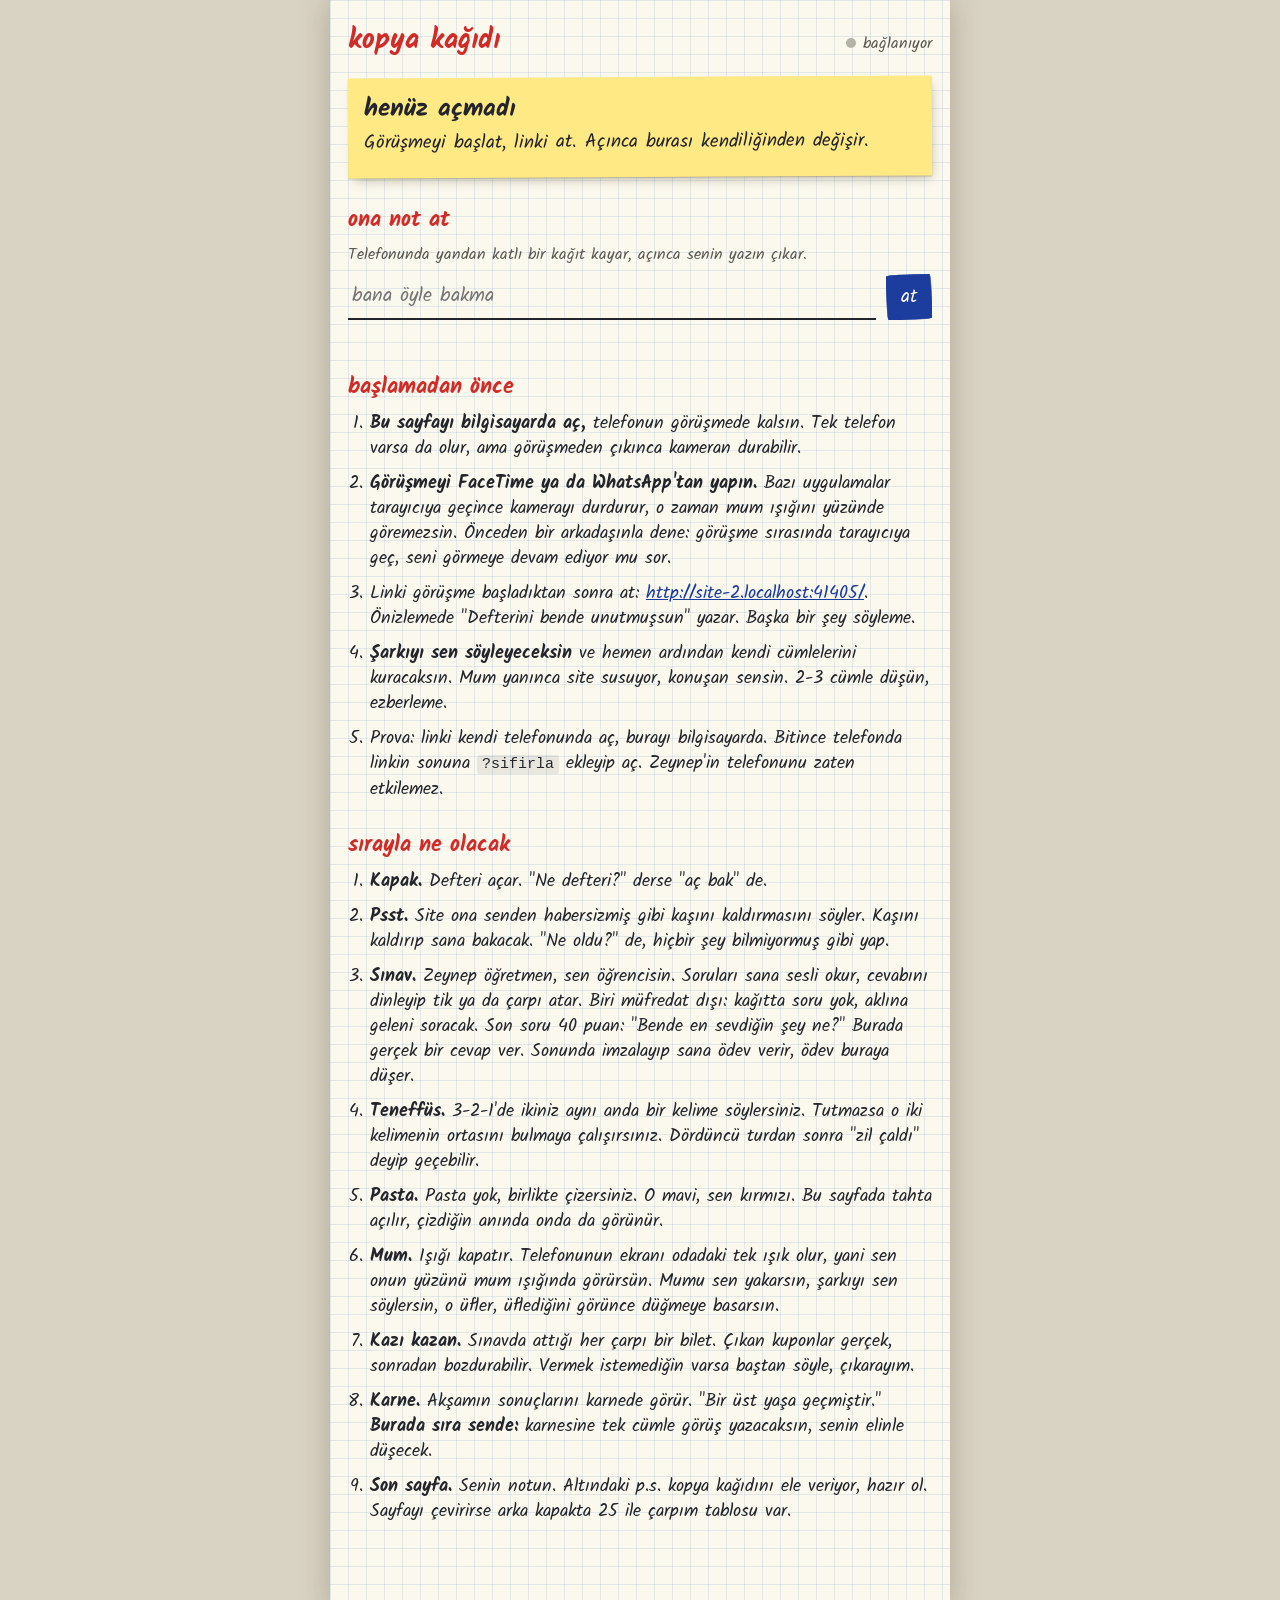
==== kopya.html @ 5930c44a "Zeynep'in doğum günü defteri Görüntülü konuşurken telefondan açılan okul defteri: sınav, kelime oyun" ====
<!doctype html>
<html lang="tr">
<head>
  <meta charset="utf-8">
  <meta name="viewport" content="width=device-width, initial-scale=1, viewport-fit=cover">
  <title>Kopya kağıdı</title>
  <meta name="robots" content="noindex">
  <meta name="theme-color" content="#fbf8ee">
  <link rel="icon" href="data:image/svg+xml,%3Csvg xmlns='http://www.w3.org/2000/svg' viewBox='0 0 32 32'%3E%3Crect x='6' y='3' width='20' height='26' fill='%23fbf8ee' stroke='%23d02b27' stroke-width='2'/%3E%3C/svg%3E">
  <link rel="preconnect" href="https://fonts.googleapis.com">
  <link rel="preconnect" href="https://fonts.gstatic.com" crossorigin>
  <link href="https://fonts.googleapis.com/css2?family=Anton&family=Just+Me+Again+Down+Here&family=Kalam:wght@400;700&display=swap" rel="stylesheet">
  <link rel="stylesheet" href="css/defter.css">
  <link rel="stylesheet" href="css/kopya.css">
</head>
<body class="kopya-govde">
  <div class="kopya">
    <header class="k-ust">
      <h1>kopya kağıdı</h1>
      <div id="baglanti" class="k-durum">bağlanıyor</div>
    </header>

    <section id="simdi" class="k-simdi"></section>

    <section id="tahta" class="k-tahta" hidden>
      <div class="k-tahta-cerceve"><div id="tuval" class="tuval"></div></div>
      <div class="araclar">
        <button id="geriAl" class="kucuk-dugme">geri al</button>
        <button id="fosforlu" class="kucuk-dugme fosfor-dugme">fosforlu</button>
      </div>
    </section>

    <section id="gorusKutu" class="k-kutu" hidden>
      <h2>karnesine görüş yaz</h2>
      <p class="k-ince">Tek cümle. Site değil sen yazıyorsun, karnesinde senin elinle görünecek.</p>
      <form id="gorusForm" class="k-not">
        <input id="gorusYazi" maxlength="90" placeholder="derslerine çalışmıyor ama..." autocomplete="off">
        <button class="kucuk-dugme ana">yaz</button>
      </form>
      <div id="gorusDurum" class="k-ince k-sonuc"></div>
    </section>

    <section class="k-kutu">
      <h2>ona not at</h2>
      <p class="k-ince">Telefonunda yandan katlı bir kağıt kayar, açınca senin yazın çıkar.</p>
      <form id="notForm" class="k-not">
        <input id="notYazi" maxlength="140" placeholder="bana öyle bakma" autocomplete="off">
        <button class="kucuk-dugme ana">at</button>
      </form>
      <div id="notDurum" class="k-ince k-sonuc"></div>
    </section>

    <section class="k-kutu">
      <h2>başlamadan önce</h2>
      <ol class="k-liste">
        <li><b>Bu sayfayı bilgisayarda aç,</b> telefonun görüşmede kalsın. Tek telefon varsa da olur, ama görüşmeden çıkınca kameran durabilir.</li>
        <li><b>Görüşmeyi FaceTime ya da WhatsApp'tan yapın.</b> Bazı uygulamalar tarayıcıya geçince kamerayı durdurur, o zaman mum ışığını yüzünde göremezsin. Önceden bir arkadaşınla dene: görüşme sırasında tarayıcıya geç, seni görmeye devam ediyor mu sor.</li>
        <li>Linki görüşme başladıktan sonra at: <button id="linkKopyala" class="k-link"></button>. Önizlemede "Defterini bende unutmuşsun" yazar. Başka bir şey söyleme.</li>
        <li><b>Şarkıyı sen söyleyeceksin</b> ve hemen ardından kendi cümlelerini kuracaksın. Mum yanınca site susuyor, konuşan sensin. 2-3 cümle düşün, ezberleme.</li>
        <li>Prova: linki kendi telefonunda aç, burayı bilgisayarda. Bitince telefonda linkin sonuna <code>?sifirla</code> ekleyip aç. Zeynep'in telefonunu zaten etkilemez.</li>
      </ol>
    </section>

    <section class="k-kutu">
      <h2>sırayla ne olacak</h2>
      <ol class="k-liste" id="plan"></ol>
    </section>
  </div>

  <script src="js/icerik.js"></script>
  <script src="js/pen.js"></script>
  <script src="js/live.js"></script>
  <script src="js/board.js"></script>
  <script src="js/candle.js"></script>
  <script src="js/kopya.js"></script>
</body>
</html>
---- css/defter.css ----
:root {
  --kagit: #fbf8ee;
  --kare: 18px;
  --kare-cizgi: rgba(84, 134, 190, .145);
  --marj: rgba(214, 72, 72, .5);
  --mavi: #1c3c9e;
  --kirmizi: #d02b27;
  --kursun: #5b5852;
  --fosfor: #fff06a;
  --postit: #ffe985;
  --yazi: clamp(20px, 5.9vw, 24px);
  --el: 'Kalam', 'Segoe Print', 'Comic Sans MS', cursive;
  --el-enes: 'Just Me Again Down Here', 'Kalam', cursive;
  --baski: 'Times New Roman', Tinos, 'Liberation Serif', 'Noto Serif', Georgia, serif;
  --afis: 'Anton', Impact, 'Arial Narrow', sans-serif;
  --duz: -apple-system, 'Segoe UI', Roboto, 'Helvetica Neue', Arial, sans-serif;
  --alt: env(safe-area-inset-bottom, 0px);
  --ust: env(safe-area-inset-top, 0px);
}

* { box-sizing: border-box; -webkit-tap-highlight-color: transparent; }

html, body {
  height: 100%;
  margin: 0;
  overflow: hidden;
  overscroll-behavior: none;
}

body {
  background: #1d3a86;
  color: var(--mavi);
  font-family: var(--el);
  -webkit-user-select: none;
  user-select: none;
  -webkit-touch-callout: none;
  -webkit-text-size-adjust: 100%;
  transition: background .6s;
}

button { font: inherit; color: inherit; background: none; border: 0; padding: 0; cursor: pointer; touch-action: manipulation; }

#defter {
  position: fixed;
  inset: 0;
  margin: 0 auto;
  width: 100%;
  max-width: 500px;
  overflow: hidden;
  perspective: 1500px;
  perspective-origin: 50% 50%;
}

/* ---------- Yaprak ---------- */
.yaprak {
  position: absolute;
  inset: 0;
  background-color: var(--kagit);
  background-image:
    var(--doku, none),
    linear-gradient(var(--kare-cizgi) 1px, transparent 1px),
    linear-gradient(90deg, var(--kare-cizgi) 1px, transparent 1px);
  background-size: auto, var(--kare) var(--kare), var(--kare) var(--kare);
  transform-origin: 0 50%;
  backface-visibility: hidden;
  -webkit-backface-visibility: hidden;
  overflow: hidden;
  box-shadow: inset 16px 0 20px -16px rgba(40, 30, 10, .28);
}

.yaprak::after {
  content: '';
  position: absolute;
  inset: 0;
  pointer-events: none;
  background: linear-gradient(90deg, rgba(30, 20, 5, .34), rgba(30, 20, 5, .08) 45%, rgba(255, 255, 255, .25));
  opacity: var(--golge, 0);
  z-index: 40;
}

.yaprak.altta::before {
  content: '';
  position: absolute;
  inset: 0;
  pointer-events: none;
  background: linear-gradient(90deg, rgba(30, 20, 5, .42), rgba(30, 20, 5, 0) 75%);
  opacity: var(--alt-golge, 0);
  z-index: 40;
}

.marj { position: absolute; left: 26px; top: 0; pointer-events: none; }

.zimba { position: absolute; left: 0; top: 0; bottom: 0; width: 14px; pointer-events: none; }
.zimba i {
  position: absolute;
  left: 1px;
  width: 12px;
  height: 2.5px;
  border-radius: 2px;
  background: linear-gradient(#d3d6da, #8f9399);
  box-shadow: 0 1px 1px rgba(0, 0, 0, .35);
}
.zimba i:first-child { top: 24%; }
.zimba i:last-child { top: 76%; }

.sayfa-no {
  position: absolute;
  left: 8px;
  bottom: calc(var(--alt) + 10px);
  font-size: 14px;
  color: var(--kursun);
  opacity: .72;
  pointer-events: none;
}

.karalama { display: block; color: var(--mavi); }
.karalama.orta { margin: 8px auto 6px; }
.karalama.sag { margin-left: auto; }
.kenar-karalama { position: absolute; pointer-events: none; opacity: .6; }
.zil-karalama { position: absolute; right: 16px; top: calc(var(--ust) + 38px); }

.yas-karalama {
  position: absolute;
  right: 12px;
  top: calc(var(--ust) + 44px);
  width: min(31vw, 118px);
  clip-path: inset(0 100% 0 0);
  transition: clip-path .85s cubic-bezier(.4, .1, .6, .95);
  pointer-events: none;
}
.yas-karalama.v { clip-path: inset(0 -4% 0 -4%); }
.yas-karalama svg { display: block; width: 100%; height: auto; overflow: visible; }

.icerik {
  position: absolute;
  inset: 0;
  overflow-y: auto;
  overflow-x: hidden;
  -webkit-overflow-scrolling: touch;
  padding: calc(var(--ust) + 18px) 18px calc(var(--alt) + 18px) 44px;
  touch-action: pan-y;
  scrollbar-width: none;
}
.icerik::-webkit-scrollbar { display: none; }

.icerik.sabit {
  overflow: hidden;
  display: flex;
  flex-direction: column;
  padding: calc(var(--ust) + 12px) 12px calc(var(--alt) + 10px) 40px;
  touch-action: none;
}

.tarih {
  text-align: right;
  font-size: 15px;
  line-height: 18px;
  height: 36px;
  opacity: .78;
}

.el {
  font-family: var(--el);
  font-size: var(--yazi);
  line-height: 36px;
  margin: 0;
  position: relative;
}
.el.kucuk { font-size: calc(var(--yazi) * .82); line-height: 27px; }
.el.kirmizi { color: var(--kirmizi); }

.kelime { display: inline-block; white-space: nowrap; }
.harf { display: inline-block; opacity: 0; transition: opacity 60ms linear; }
.harf.v { opacity: var(--o, 1); }

.kelime.fosfor {
  background: linear-gradient(transparent 16%, var(--fosfor) 16%, var(--fosfor) 84%, transparent 84%);
  margin: 0 -2px;
  padding: 0 2px;
}

.cizik-katman { position: absolute; left: 0; top: 0; pointer-events: none; }

.enes-el {
  font-family: var(--el-enes);
  font-size: calc(var(--yazi) * 1.26);
  color: #16171c;
}
.enes-el.buyuk { font-size: calc(var(--yazi) * 2.1); line-height: 54px; margin-top: 18px; }
.enes-el.imza { text-align: right; padding-right: 16px; }

.ps {
  font-size: calc(var(--yazi) * .72);
  line-height: 24px;
  margin-top: 18px;
  opacity: .86;
}

/* ---------- Seçenekler ---------- */
.secenekler { display: flex; flex-direction: column; gap: 2px; margin: 4px 0 12px; }

.secenek {
  display: flex;
  align-items: center;
  gap: 10px;
  min-height: 46px;
  padding: 6px 4px 6px 0;
  text-align: left;
  font-size: var(--yazi);
  line-height: 1.2;
  transition: opacity .3s;
}
.secenek svg { flex: none; }
.secenek.soluk { opacity: .28; }

.kucuk-dugme {
  position: relative;
  font-size: 19px;
  line-height: 1;
  padding: 12px 14px;
  min-height: 44px;
  border: 1.8px solid currentColor;
  border-radius: 255px 15px 225px 15px / 15px 225px 15px 255px;
  transition: transform .12s;
}
.kucuk-dugme:active { transform: scale(.96); }
.kucuk-dugme.ana { background: var(--mavi); border-color: var(--mavi); color: #fdfbf3; }
.fosfor-dugme.secili { background: var(--fosfor); }

.postit {
  position: relative;
  background: var(--postit);
  color: #33342f;
  padding: 14px 14px 16px;
  font-size: calc(var(--yazi) * .78);
  line-height: 25px;
  margin: 12px 8px 18px 0;
  transform: rotate(-1.4deg) translateY(10px) scale(.97);
  opacity: 0;
  box-shadow: 0 1px 1px rgba(60, 50, 10, .2), 3px 6px 12px -4px rgba(60, 50, 10, .34);
  transition: opacity .3s, transform .35s cubic-bezier(.2, 1.3, .5, 1);
}
.postit.v { opacity: 1; transform: rotate(-1.4deg); }

.kalp-satir { display: flex; align-items: center; gap: 12px; margin-top: 10px; }
.kalp-satir svg { flex: none; }
.kalp-satir .el { display: inline; }

/* ---------- Sayfa çevirme ---------- */
.cevir {
  position: sticky;
  bottom: calc(var(--alt) + 12px);
  display: flex;
  align-items: center;
  gap: 8px;
  width: max-content;
  margin: 22px auto 6px;
  padding: 10px 16px;
  font-size: 19px;
  white-space: nowrap;
  z-index: 20;
  animation: belir .5s both, dikkat 2.8s 3s ease-in-out infinite;
  background: rgba(251, 248, 238, .92);
  border-radius: 20px;
}
.araclar .cevir { position: static; margin: 0; }

.kulak {
  position: absolute;
  right: 0;
  bottom: 0;
  width: 58px;
  height: 58px;
  z-index: 21;
  background: linear-gradient(135deg, rgba(251, 248, 238, 0) 50%, rgba(120, 105, 75, .28) 50%, #efe9d8 62%, #faf6ea);
  filter: drop-shadow(-2px -2px 3px rgba(60, 45, 15, .2));
  clip-path: polygon(100% 0, 100% 100%, 0 100%);
  animation: belir .5s both;
}

@keyframes belir { from { opacity: 0; } to { opacity: 1; } }
@keyframes dikkat {
  0%, 82%, 100% { transform: none; }
  88% { transform: translateX(-7px); }
  94% { transform: translateX(3px); }
}

/* ---------- Kapak ---------- */
.yaprak.kapak {
  background: #1f3e90;
  background-image: var(--doku, none), radial-gradient(120% 90% at 30% 15%, #2a4ea8, #1d3a86 58%, #16306f);
  background-size: auto, auto;
  box-shadow: none;
  cursor: pointer;
  touch-action: pan-y;
}

.kapak-kirisik { position: absolute; inset: 0; width: 100%; height: 100%; pointer-events: none; }

.kapak-sirt {
  position: absolute;
  left: 0; top: 0; bottom: 0;
  width: 30px;
  background: linear-gradient(90deg, rgba(0, 0, 0, .38), rgba(0, 0, 0, .1) 62%, rgba(255, 255, 255, .1) 76%, rgba(0, 0, 0, .12));
}

.kapak-parlak {
  position: absolute;
  inset: 0;
  pointer-events: none;
  background: linear-gradient(112deg, rgba(255, 255, 255, .13) 0%, rgba(255, 255, 255, .02) 26%, rgba(255, 255, 255, 0) 42%, rgba(255, 255, 255, .05) 50%, rgba(255, 255, 255, 0) 60%, rgba(255, 255, 255, .03) 84%, rgba(255, 255, 255, .1) 100%);
}

.etiket {
  position: absolute;
  left: 50%;
  top: 15%;
  width: min(80%, 340px);
  transform: translateX(-50%) rotate(-.9deg);
  padding: 18px 18px 14px;
  background: #fdfcf6;
  border-radius: 12px;
  box-shadow: 0 0 0 3px #fdfcf6, 0 0 0 4.5px #c92f2a, 0 0 0 7px #fdfcf6, 0 8px 18px rgba(0, 0, 20, .4);
  font-family: var(--baski);
  color: #27292f;
}

.etiket > div {
  display: flex;
  align-items: baseline;
  gap: 8px;
  height: 36px;
  font-size: 14.5px;
  letter-spacing: .01em;
}
.etiket > div > span { flex: none; }
.etiket > div > span::after { content: ':'; }
.etiket b {
  flex: 1;
  font-family: var(--el);
  font-weight: 400;
  font-size: 22px;
  line-height: 30px;
  color: var(--mavi);
  border-bottom: 1.5px dotted #8b8d93;
  padding-left: 4px;
  white-space: nowrap;
}

.daksil {
  position: absolute;
  left: 46px;
  bottom: calc(var(--alt) + 34px);
  font-family: var(--el-enes);
  font-size: 34px;
  color: #f3f1e8;
  opacity: .92;
  transform: rotate(-7deg);
  text-shadow: 1px 1px 0 rgba(0, 0, 0, .18);
}

.kapak-not {
  position: absolute;
  right: 22px;
  bottom: 21%;
  width: min(58%, 240px);
  margin: 0;
  font-size: 21px;
  line-height: 27px;
  text-align: left;
  transform: rotate(3deg) translateY(16px) scale(.92);
}
.kapak-not.v { transform: rotate(3deg); }
.kapak-not small { display: block; font-size: 17px; margin-top: 6px; opacity: .72; }
.kapak-not::before {
  content: '';
  position: absolute;
  left: 50%;
  top: -11px;
  width: 74px;
  height: 22px;
  transform: translateX(-50%) rotate(-3deg);
  background: rgba(244, 238, 205, .55);
  box-shadow: 0 1px 2px rgba(0, 0, 0, .14);
}
.kapak-not.oynak { animation: kipir 3.4s ease-in-out infinite; }
@keyframes kipir {
  0%, 84%, 100% { transform: rotate(3deg); }
  89% { transform: rotate(5.5deg); }
  94% { transform: rotate(1.5deg); }
}

/* ---------- Sınav ---------- */
.sinav-kagit {
  position: relative;
  margin: 2px -4px 16px -18px;
  padding: 24px 16px 18px;
  background-color: #fefefb;
  background-image: var(--doku, none), radial-gradient(1px 1px at 12% 22%, rgba(0, 0, 0, .35), transparent 1.5px), radial-gradient(1px 1px at 78% 63%, rgba(0, 0, 0, .3), transparent 1.5px), radial-gradient(1.5px 1px at 44% 91%, rgba(0, 0, 0, .28), transparent 2px);
  box-shadow: 0 1px 2px rgba(30, 25, 10, .2), 0 8px 16px -6px rgba(30, 25, 10, .3);
  font-family: var(--baski);
  color: #1d1e22;
  transform: translateY(26px) rotate(.5deg);
  opacity: 0;
  transition: transform .5s cubic-bezier(.2, .9, .3, 1), opacity .3s;
}
.sinav-kagit.v { transform: rotate(-.35deg); opacity: 1; }

.bant {
  position: absolute;
  left: 50%;
  top: -9px;
  width: 88px;
  height: 22px;
  transform: translateX(-50%) rotate(1.8deg);
  background: rgba(231, 224, 186, .62);
  box-shadow: 0 1px 2px rgba(0, 0, 0, .12);
}

.sinav-baslik {
  text-align: center;
  font-weight: 700;
  font-size: 15.5px;
  line-height: 19px;
  text-transform: uppercase;
  letter-spacing: .05em;
}

.sinav-bilgi {
  display: flex;
  justify-content: space-between;
  gap: 10px;
  margin-top: 10px;
  padding-bottom: 8px;
  font-size: 14.5px;
  line-height: 20px;
  border-bottom: 1.5px solid #1d1e22;
}
.sinav-bilgi b { font-weight: 400; font-family: var(--el); color: var(--mavi); font-size: 16.5px; }

.not-kutu {
  flex: none;
  position: relative;
  width: 80px;
  height: 64px;
  border: 1.5px solid #1d1e22;
  text-align: center;
  font-size: 11.5px;
  line-height: 15px;
}
.not-kutu span { display: block; }
.not-kutu strong {
  position: absolute;
  inset: 14px 0 0;
  font-family: var(--el);
  font-weight: 700;
  font-size: 29px;
  line-height: 46px;
  color: var(--kirmizi);
}
.not-halka { position: absolute; left: 5px; top: 1px; pointer-events: none; }

.sorular { list-style: none; margin: 12px 0 0; padding: 0; }

.soru-bitti {
  display: flex;
  align-items: center;
  gap: 8px;
  padding: 6px 0;
  border-bottom: 1px dotted rgba(0, 0, 0, .22);
}
.soru-bitti .soru-yazi { flex: 1; font-size: 16px; line-height: 20px; color: #3d3f46; }

.isaret { flex: none; width: 46px; height: 42px; display: flex; align-items: center; justify-content: center; }

.soru-simdi { padding: 14px 0 8px; animation: belir .3s both; }
.soru-no { font-size: 14.5px; font-weight: 700; color: #3d3f46; }
.soru-simdi .soru-yazi { font-size: 23px; line-height: 29px; margin: 8px 0 14px; }
.soru-bos { margin-bottom: 6px !important; }
.soru-bos span { display: block; height: 30px; border-bottom: 1.3px dotted #6d6f75; }
.soru-ipucu { margin: 2px 0 12px; min-height: 27px; }

.isaret-sira { display: flex; justify-content: center; gap: 14px; }

.isaret-buyuk {
  flex: 1;
  max-width: 128px;
  height: 92px;
  display: flex;
  flex-direction: column;
  align-items: center;
  justify-content: center;
  gap: 2px;
  font-family: var(--el);
  font-size: 16px;
  color: var(--kirmizi);
  border: 1.6px solid rgba(208, 43, 39, .55);
  border-radius: 255px 18px 225px 18px / 18px 225px 18px 255px;
  transition: background .12s, transform .12s;
}
.isaret-buyuk:active { background: rgba(208, 43, 39, .1); transform: scale(.96); }

.sinav-son { margin-top: 10px; min-height: 8px; font-family: var(--el); }

.imza-etiket { margin-top: 12px; font-size: 14.5px; }
.imza-ped { position: relative; height: 86px; border-bottom: 1.4px solid #1d1e22; touch-action: none; cursor: crosshair; }
.imza-ped canvas { position: absolute; inset: 0; width: 100%; height: 100%; touch-action: none; }
.imza-alt { display: flex; justify-content: flex-end; margin-top: 8px; }
.imza-alt .kucuk-dugme { font-family: var(--el); color: var(--kirmizi); font-size: 18px; }

.sinav-odev { margin-top: 14px; font-size: 15.5px; line-height: 22px; }
.sinav-odev:empty { display: none; }
.odev-etiket { font-weight: 700; }
.odev-yazi { font-family: var(--el); color: var(--kirmizi); font-size: 18px; }
.sinav-odev .soru-form { margin: 2px 0 0; font-family: var(--el); }
.sinav-odev .kucuk-dugme { color: var(--kirmizi); }
.el-giris.kirmizi { color: var(--kirmizi); border-bottom-color: var(--kirmizi); }
.el-giris.kirmizi::placeholder { color: rgba(208, 43, 39, .36); }
.odev-yok { text-align: right; }
.kalem-baglanti {
  font-family: var(--el);
  font-size: 15px;
  color: var(--kursun);
  text-decoration: underline;
  text-underline-offset: 3px;
  padding: 10px 2px 2px;
}

.itiraz-baglanti {
  display: block;
  margin: 10px 0 0 auto;
  font-family: var(--el);
  font-size: 15px;
  color: var(--kursun);
  text-decoration: underline;
  text-decoration-style: wavy;
  text-decoration-thickness: 1px;
  text-underline-offset: 3px;
  padding: 8px 2px;
}

.itiraz-perde, .not-perde {
  position: absolute;
  inset: 0;
  z-index: 80;
  display: flex;
  align-items: center;
  justify-content: center;
  padding: 24px;
  background: rgba(25, 20, 8, .42);
  opacity: 0;
  transition: opacity .2s;
}
.itiraz-perde.v, .not-perde.v { opacity: 1; }

.itiraz-kart {
  width: min(100%, 320px);
  padding: 22px 20px 20px;
  background: var(--kagit);
  transform: rotate(-1deg);
  box-shadow: 0 16px 34px rgba(20, 15, 5, .45);
  text-align: center;
}
.itiraz-kart p { margin: 10px 0 18px; font-size: 22px; }
.itiraz-secim { display: flex; justify-content: center; flex-wrap: wrap; gap: 10px; }

.itiraz-damga {
  display: inline-block;
  padding: 4px 16px;
  border: 3px solid var(--kirmizi);
  border-radius: 6px;
  color: var(--kirmizi);
  font-family: var(--afis);
  font-size: 30px;
  letter-spacing: .08em;
  text-transform: uppercase;
  transform: rotate(-5deg);
  opacity: .88;
}

/* ---------- Teneffüs ---------- */
.oyun { display: flex; flex-direction: column; }
.cetele { display: block; margin: 0 0 8px; height: 46px; max-width: 100%; }
.sayac {
  min-height: 210px;
  display: flex;
  align-items: center;
  justify-content: center;
  font-size: 92px;
  line-height: 1;
  color: var(--kirmizi);
  text-align: center;
}
.sayac.dus { animation: dus .3s cubic-bezier(.2, 1.3, .5, 1); }
@keyframes dus { from { transform: scale(1.5) rotate(-5deg); opacity: 0; } to { transform: none; opacity: 1; } }
.oyun-alan { min-height: 120px; }
.soru-form { display: flex; gap: 10px; align-items: center; margin: 8px 0 12px; }
.el-giris {
  flex: 1;
  min-width: 0;
  height: 46px;
  background: transparent;
  border: 0;
  border-bottom: 2px solid var(--mavi);
  outline: 0;
  border-radius: 0;
  font-family: var(--el);
  font-size: 22px;
  color: var(--mavi);
  -webkit-user-select: text;
  user-select: text;
}
.el-giris::placeholder { color: rgba(28, 60, 158, .35); }
.kelime-buyuk { font-size: calc(var(--yazi) * 1.7); line-height: 54px; }

/* ---------- Pasta ---------- */
.pasta-ust { flex: none; min-height: 63px; padding-left: 4px; }
.tuval {
  position: relative;
  flex: 1;
  min-height: 0;
  touch-action: none;
  margin: 4px 0 8px;
}
.tuval canvas { position: absolute; inset: 0; width: 100%; height: 100%; touch-action: none; }
.tuval-fosfor { opacity: .6; pointer-events: none; }
.tuval-etiket {
  position: absolute;
  right: 4px;
  top: 2px;
  z-index: 3;
  padding: 2px 8px;
  font-size: 15px;
  color: var(--kirmizi);
  opacity: 0;
  transition: opacity .3s;
  pointer-events: none;
}
.tuval-etiket.v { opacity: .9; }
.araclar { flex: none; display: flex; justify-content: center; gap: 10px; min-height: 46px; }
.surukle-mum {
  position: absolute;
  left: 0;
  top: 0;
  z-index: 4;
  touch-action: none;
  cursor: grab;
  animation: belir .4s both;
}
.surukle-mum canvas { position: static; width: auto; height: auto; pointer-events: none; }
.surukle-mum.tutuldu { cursor: grabbing; }

/* ---------- Mum ---------- */
.mum-sahne {
  position: absolute;
  inset: 0;
  z-index: 60;
  background: #000;
  overflow: hidden;
  opacity: 0;
  touch-action: none;
  transition: opacity 1.6s ease;
}
.mum-sahne.acik { opacity: 1; }
.mum-sahne.kapaniyor { opacity: 0; }

.mum-ortam {
  position: absolute;
  inset: 0;
  opacity: 0;
  background: radial-gradient(circle at var(--wx) var(--wy), #fff2d4 0, #ffe6b6 10%, #fbd08a 22%, #efb066 37%, #cb8340 55%, #8d5423 73%, #4c2a10 91%, #2a1608 100%);
}

.mum-katman { position: absolute; inset: 0; width: 100%; height: 100%; pointer-events: none; }
.mum-alev { position: absolute; pointer-events: none; }

.mum-yazi {
  position: absolute;
  left: 24px;
  right: 24px;
  bottom: calc(var(--alt) + 11%);
  text-align: center;
  font-size: 21px;
  line-height: 30px;
  color: rgba(255, 238, 208, .92);
  opacity: 0;
  transition: opacity .9s;
  text-shadow: 0 1px 8px rgba(30, 10, 0, .7);
}
.mum-yazi.dolu { opacity: 1; }
.mum-yazi.soluk { color: rgba(235, 228, 215, .66); text-shadow: none; }
.mum-dugme {
  margin-top: 16px;
  padding: 10px 26px;
  min-height: 44px;
  border: 1.5px solid rgba(235, 228, 215, .5);
  border-radius: 255px 15px 225px 15px / 15px 225px 15px 255px;
  font-size: 20px;
  color: rgba(245, 240, 228, .9);
}

/* ---------- Kazı kazan ---------- */
.bilet-alani { display: flex; flex-direction: column; align-items: center; gap: 12px; margin: clamp(10px, 5vh, 44px) -6px 0 -22px; }
.talas { position: absolute; inset: 0; pointer-events: none; z-index: 30; }

.bilet {
  position: relative;
  width: 100%;
  max-width: 340px;
  padding: 12px 14px 12px;
  border-radius: 6px;
  background:
    repeating-conic-gradient(from 0deg at 50% 26%, rgba(255, 255, 255, .17) 0deg 10deg, transparent 10deg 20deg),
    linear-gradient(170deg, #ffd23e, #ffb61f 55%, #ff9f1a);
  color: #6d1309;
  box-shadow: 0 2px 3px rgba(60, 30, 0, .3), 0 12px 22px -8px rgba(60, 30, 0, .45);
  transform: translateY(18px) rotate(-1deg);
  opacity: 0;
  transition: transform .45s cubic-bezier(.2, 1.1, .4, 1), opacity .3s;
}
.bilet.v { transform: rotate(-.6deg); opacity: 1; }
.bilet.gitti { transform: translate(-24px, -46px) rotate(-14deg); opacity: 0; transition: transform .4s ease-in, opacity .4s; }

.bilet-ust {
  display: flex;
  justify-content: space-between;
  font-family: var(--duz);
  font-size: 10.5px;
  font-weight: 700;
  letter-spacing: .02em;
  text-transform: uppercase;
}

.bilet-ad {
  margin: 4px 0 8px;
  text-align: center;
  font-family: var(--afis);
  font-size: 50px;
  line-height: 1.08;
  letter-spacing: .02em;
  text-transform: uppercase;
  color: #c9190f;
  text-shadow: 2px 2px 0 #fff3b8, 3px 3px 0 rgba(90, 20, 0, .35);
}

.bilet-alan {
  position: relative;
  height: 128px;
  background: #fffdf2;
  border: 2px solid #8e1b0f;
  border-radius: 4px;
  overflow: hidden;
  touch-action: none;
}
.bilet-odul {
  position: absolute;
  inset: 0;
  display: flex;
  align-items: center;
  justify-content: center;
  padding: 8px 12px;
  text-align: center;
  font-family: var(--duz);
  font-weight: 700;
  font-size: 16.5px;
  line-height: 21px;
  color: #23262e;
}
.bilet-alan canvas { position: absolute; inset: 0; width: 100%; height: 100%; touch-action: none; transition: opacity .45s; cursor: pointer; }
.bilet-alan canvas.gitti { opacity: 0; }
.bilet-alan.acildi .bilet-odul { animation: odul .5s cubic-bezier(.2, 1.4, .5, 1); }
@keyframes odul { from { transform: scale(.94); } to { transform: none; } }

.bilet-alt {
  margin-top: 8px;
  text-align: center;
  font-family: var(--duz);
  font-size: 10.5px;
  line-height: 13px;
  font-weight: 600;
}
.bilet-sira {
  position: absolute;
  right: 14px;
  bottom: -20px;
  font-family: var(--el);
  font-size: 14px;
  color: var(--kursun);
}
.bilet-sonraki { margin-top: 16px; }

.kupon-liste { list-style: none; margin: 8px 0 14px; padding: 0; }
.kupon-liste li {
  position: relative;
  padding: 10px 0 10px 16px;
  font-size: calc(var(--yazi) * .8);
  line-height: 25px;
  border-bottom: 1.3px dashed rgba(28, 60, 158, .34);
}
.kupon-liste li::before {
  content: '';
  position: absolute;
  left: 0;
  top: 19px;
  width: 7px;
  height: 7px;
  border-radius: 50%;
  background: var(--kirmizi);
}
.kupon-liste.bozdurma li { display: flex; align-items: center; gap: 10px; }
.kupon-liste.bozdurma li > span { flex: 1; }
.kupon-liste.bozdurma .kucuk-dugme { flex: none; font-size: 16px; padding: 9px 11px; min-height: 40px; color: var(--kirmizi); }
.kupon-liste li.bozuldu > span { text-decoration: line-through; opacity: .5; }

/* ---------- Karne ---------- */
.karne {
  position: relative;
  margin: 0 -6px 12px -22px;
  padding: 14px 16px 14px;
  background-color: #e8f0f5;
  background-image: var(--doku, none);
  border: 1.5px solid #3c5a88;
  outline: 1px solid #3c5a88;
  outline-offset: -5px;
  font-family: var(--baski);
  color: #1f2a3d;
  transform: translateY(20px);
  opacity: 0;
  transition: transform .5s cubic-bezier(.2, .9, .3, 1), opacity .3s;
}
.karne.v { transform: rotate(.3deg); opacity: 1; }
.karne-baslik {
  text-align: center;
  font-weight: 700;
  font-size: 21px;
  letter-spacing: .24em;
  text-transform: uppercase;
}
.karne-alt { text-align: center; font-size: 14.5px; margin: 2px 0 8px; }
.karne-alt b { font-family: var(--el); font-weight: 400; color: var(--mavi); font-size: 17px; }
.karne table { width: 100%; border-collapse: collapse; font-size: 15px; }
.karne td { border-bottom: 1px solid rgba(60, 90, 136, .35); padding: 3px 2px; height: 31px; vertical-align: middle; }
.karne td:first-child { width: 40%; }
.karne td:last-child { font-family: var(--el); color: var(--mavi); }
.karne td .el, .karne-el { display: inline; font-size: 17px; line-height: 21px; }
.karne-resim { padding: 2px; }
.karne-resim canvas { display: block; }
.karne-enes { margin-top: 8px; font-size: 15px; line-height: 21px; }
.karne-enes b { font-family: var(--el); color: var(--kirmizi); font-size: 19px; font-weight: 700; }
.karne-enes i { font-family: var(--el); font-style: normal; color: var(--kirmizi); font-size: 16.5px; }
.karne-gorus { margin-top: 8px; padding-top: 6px; border-top: 1px solid rgba(60, 90, 136, .35); }
.gorus-etiket { font-size: 14px; }
.gorus-yazi { min-height: 32px; }
.gorus-yazi .el.gorus { font-size: 24px; line-height: 30px; }
.gorus-bos { font-family: var(--el); font-size: 16px; line-height: 32px; color: var(--kursun); }
.karne-sonuc {
  display: flex;
  align-items: center;
  justify-content: space-between;
  gap: 10px;
  margin-top: 8px;
  padding-top: 8px;
  border-top: 1px solid rgba(60, 90, 136, .35);
}
.karne-karar {
  font-weight: 700;
  font-size: 18px;
  opacity: 0;
  transition: opacity .5s;
}
.karne-takdir {
  margin-top: 3px;
  font-size: 13.5px;
  line-height: 17px;
  opacity: 0;
  transition: opacity .5s;
}
.karne-karar.v, .karne-takdir.v { opacity: 1; }
.karne-imza { display: flex; align-items: center; gap: 8px; margin-top: 4px; font-size: 13.5px; }
.karne-imza canvas { display: block; }

.damga {
  flex: none;
  padding: 1px 11px;
  border: 3px solid var(--kirmizi);
  border-radius: 7px;
  font-family: var(--afis);
  font-size: 29px;
  letter-spacing: .06em;
  text-transform: uppercase;
  color: var(--kirmizi);
  transform: rotate(-11deg) scale(2.4);
  opacity: 0;
  mix-blend-mode: multiply;
  pointer-events: none;
}
.damga.v { opacity: .86; transform: rotate(-11deg) scale(1); transition: transform .18s cubic-bezier(.3, 0, .6, 1), opacity .1s; }

.son-baglantilar { display: flex; justify-content: center; gap: 12px; margin-top: 24px; }

/* ---------- Arka kapak ---------- */
.arka-kapak .kapak-sirt { left: auto; right: 0; transform: scaleX(-1); }
.arka-icerik {
  display: flex;
  flex-direction: column;
  justify-content: center;
  padding: calc(var(--ust) + 24px) 40px calc(var(--alt) + 24px) 16px;
}
.carpim-tablosu {
  padding: 18px 18px 14px;
  background: #fdfcf6;
  border-radius: 4px;
  box-shadow: 0 8px 18px rgba(0, 0, 20, .4);
  transform: rotate(.5deg);
  font-family: var(--baski);
  color: #27292f;
}
.carpim-baslik {
  padding-bottom: 8px;
  border-bottom: 1.5px solid #27292f;
  text-align: center;
  text-transform: uppercase;
  letter-spacing: .14em;
  font-weight: 700;
  font-size: 15px;
}
.carpim-satir { padding: 10px 0 8px; border-bottom: 1px dotted rgba(0, 0, 0, .28); animation: belir .35s both; }
.carpim-satir:last-child { border-bottom: 0; }
.carpim-islem { font-size: 22px; line-height: 26px; }
.carpim-not { min-height: 26px; font-family: var(--el); color: var(--mavi); }
.carpim-not .el { font-size: 19px; line-height: 26px; }
.arka-icerik .cevir { margin-top: 20px; }

/* ---------- Katlı not ---------- */
.katli-not {
  position: absolute;
  right: -90px;
  top: 38%;
  z-index: 70;
  width: 78px;
  height: 58px;
  background: linear-gradient(135deg, #fdfbf2 48%, #e7e1cd 50%, #f6f2e4 56%);
  box-shadow: -2px 3px 10px rgba(30, 25, 10, .4);
  transform: rotate(-6deg);
  transition: right .5s cubic-bezier(.2, 1.3, .5, 1);
  font-size: 18px;
  color: var(--kirmizi);
}
.katli-not.v { right: 12px; }

.not-kagit {
  width: min(100%, 340px);
  min-height: 150px;
  padding: 22px 20px;
  background-color: var(--kagit);
  background-image: linear-gradient(var(--kare-cizgi) 1px, transparent 1px), linear-gradient(90deg, var(--kare-cizgi) 1px, transparent 1px);
  background-size: var(--kare) var(--kare);
  transform: rotate(1deg);
  box-shadow: 0 16px 34px rgba(20, 15, 5, .45);
}
.not-kagit .enes-el { color: var(--kirmizi); }

@media (min-width: 560px) {
  #defter { box-shadow: 0 0 60px rgba(0, 0, 0, .4); }
}

@media (max-height: 620px) {
  .bilet-ad { font-size: 40px; }
  .bilet-alan { height: 104px; }
  .karne td { height: 27px; }
}
---- css/kopya.css ----
html, body { overflow: auto; height: auto; min-height: 100%; }

.kopya-govde {
  background: #d9d3c4;
  color: #23252b;
  -webkit-user-select: text;
  user-select: text;
}

.kopya {
  max-width: 620px;
  margin: 0 auto;
  padding: 18px 18px 60px;
  min-height: 100vh;
  background-color: var(--kagit);
  background-image:
    linear-gradient(var(--kare-cizgi) 1px, transparent 1px),
    linear-gradient(90deg, var(--kare-cizgi) 1px, transparent 1px);
  background-size: var(--kare) var(--kare);
  box-shadow: 0 0 30px rgba(50, 40, 20, .25);
}

.k-ust { display: flex; align-items: baseline; justify-content: space-between; gap: 12px; }
.k-ust h1 { margin: 0; font-size: 28px; font-weight: 700; color: var(--kirmizi); }

.k-durum { font-size: 16px; color: var(--kursun); white-space: nowrap; }
.k-durum::before {
  content: '';
  display: inline-block;
  width: 10px;
  height: 10px;
  margin-right: 7px;
  border-radius: 50%;
  background: #b6b2a7;
}
.k-durum.acik { color: #1c7a3d; }
.k-durum.acik::before { background: #24a650; }
.k-durum.yari::before { background: #e0a81e; }

.k-simdi {
  margin: 14px 0;
  padding: 16px;
  background: var(--postit);
  box-shadow: 0 1px 1px rgba(60, 50, 10, .2), 3px 6px 12px -4px rgba(60, 50, 10, .3);
  transform: rotate(-.3deg);
}
.k-simdi h2 { margin: 0 0 6px; font-size: 25px; line-height: 30px; font-weight: 700; color: #23252b; }
.k-simdi p { margin: 6px 0; font-size: 19px; line-height: 26px; }
.k-simdi .k-alinti { color: var(--kirmizi); }

.k-imza, .k-odev { display: flex; align-items: center; gap: 8px; flex-wrap: wrap; }

.k-eylem { display: flex; flex-wrap: wrap; gap: 10px; margin-top: 12px; }
.k-eylem .kucuk-dugme { font-size: 20px; }
.k-eylem .kucuk-dugme.ana { background: var(--kirmizi); border-color: var(--kirmizi); }

.k-sinav { list-style: none; margin: 10px 0 0; padding: 0; font-size: 17px; line-height: 23px; }
.k-sinav li { display: flex; gap: 10px; padding: 4px 0; border-bottom: 1px dotted rgba(40, 40, 30, .3); }
.k-sinav li span:first-child { flex: 1; }
.k-sinav li.simdi { font-weight: 700; }
.k-isaret { flex: none; width: 22px; text-align: center; font-weight: 700; color: var(--kirmizi); }

.k-tahta { margin: 14px 0; }
.k-tahta-cerceve {
  height: min(70vh, 640px);
  aspect-ratio: 1000 / 1400;
  max-width: 100%;
  margin: 0 auto 10px;
  display: flex;
  border: 1.5px dashed rgba(28, 60, 158, .4);
  background: rgba(255, 255, 255, .35);
}
.k-tahta .tuval { margin: 0; width: 100%; height: 100%; cursor: crosshair; }

.k-kutu { margin: 26px 0; }
.k-kutu h2 { margin: 0 0 6px; font-size: 22px; font-weight: 700; color: var(--kirmizi); }

.k-ince { margin: 2px 0 8px; font-size: 16px; line-height: 22px; color: var(--kursun); }
.k-sonuc { min-height: 22px; }

.k-not { display: flex; gap: 10px; }
.k-not input {
  flex: 1;
  min-width: 0;
  height: 46px;
  padding: 0 4px;
  background: transparent;
  border: 0;
  border-bottom: 2px solid #23252b;
  border-radius: 0;
  outline: 0;
  font-family: var(--el);
  font-size: 20px;
  color: #23252b;
}

.k-liste { margin: 0; padding: 0 0 0 22px; font-size: 18px; line-height: 25px; }
.k-liste li { margin-bottom: 10px; }
.k-liste b { font-weight: 700; }
.k-liste code { font-size: 15px; background: rgba(0, 0, 0, .07); padding: 1px 5px; border-radius: 3px; }

.k-link { font-family: var(--el); font-size: 18px; color: var(--mavi); text-decoration: underline; word-break: break-all; text-align: left; }

/* Mum perdesi: bu ekran da yüzünü aydınlatsın diye tam ekran */
.k-mum { position: fixed; inset: 0; z-index: 100; }
.k-mum .mum-sahne { position: absolute; }
.k-mum-yazi {
  position: absolute;
  left: 50%;
  top: 14px;
  transform: translateX(-50%);
  width: min(92%, 560px);
  z-index: 110;
  padding: 10px 16px;
  font-size: 18px;
  line-height: 25px;
  color: rgba(255, 240, 215, .92);
  background: rgba(30, 12, 2, .46);
  border-radius: 10px;
  transition: opacity .6s;
}
.k-mum-yazi.gizli { opacity: 0; }
.k-mum-eylem {
  position: absolute;
  left: 50%;
  bottom: 26px;
  transform: translateX(-50%);
  z-index: 110;
  display: flex;
  gap: 12px;
  flex-wrap: wrap;
  justify-content: center;
  width: 92%;
}
.k-mum-eylem .kucuk-dugme { color: #fff2dc; border-color: rgba(255, 242, 220, .65); font-size: 21px; padding: 13px 22px; background: rgba(30, 12, 2, .4); }
.k-mum-eylem .kucuk-dugme.ana { background: #fff2dc; color: #3b1a06; border-color: #fff2dc; }
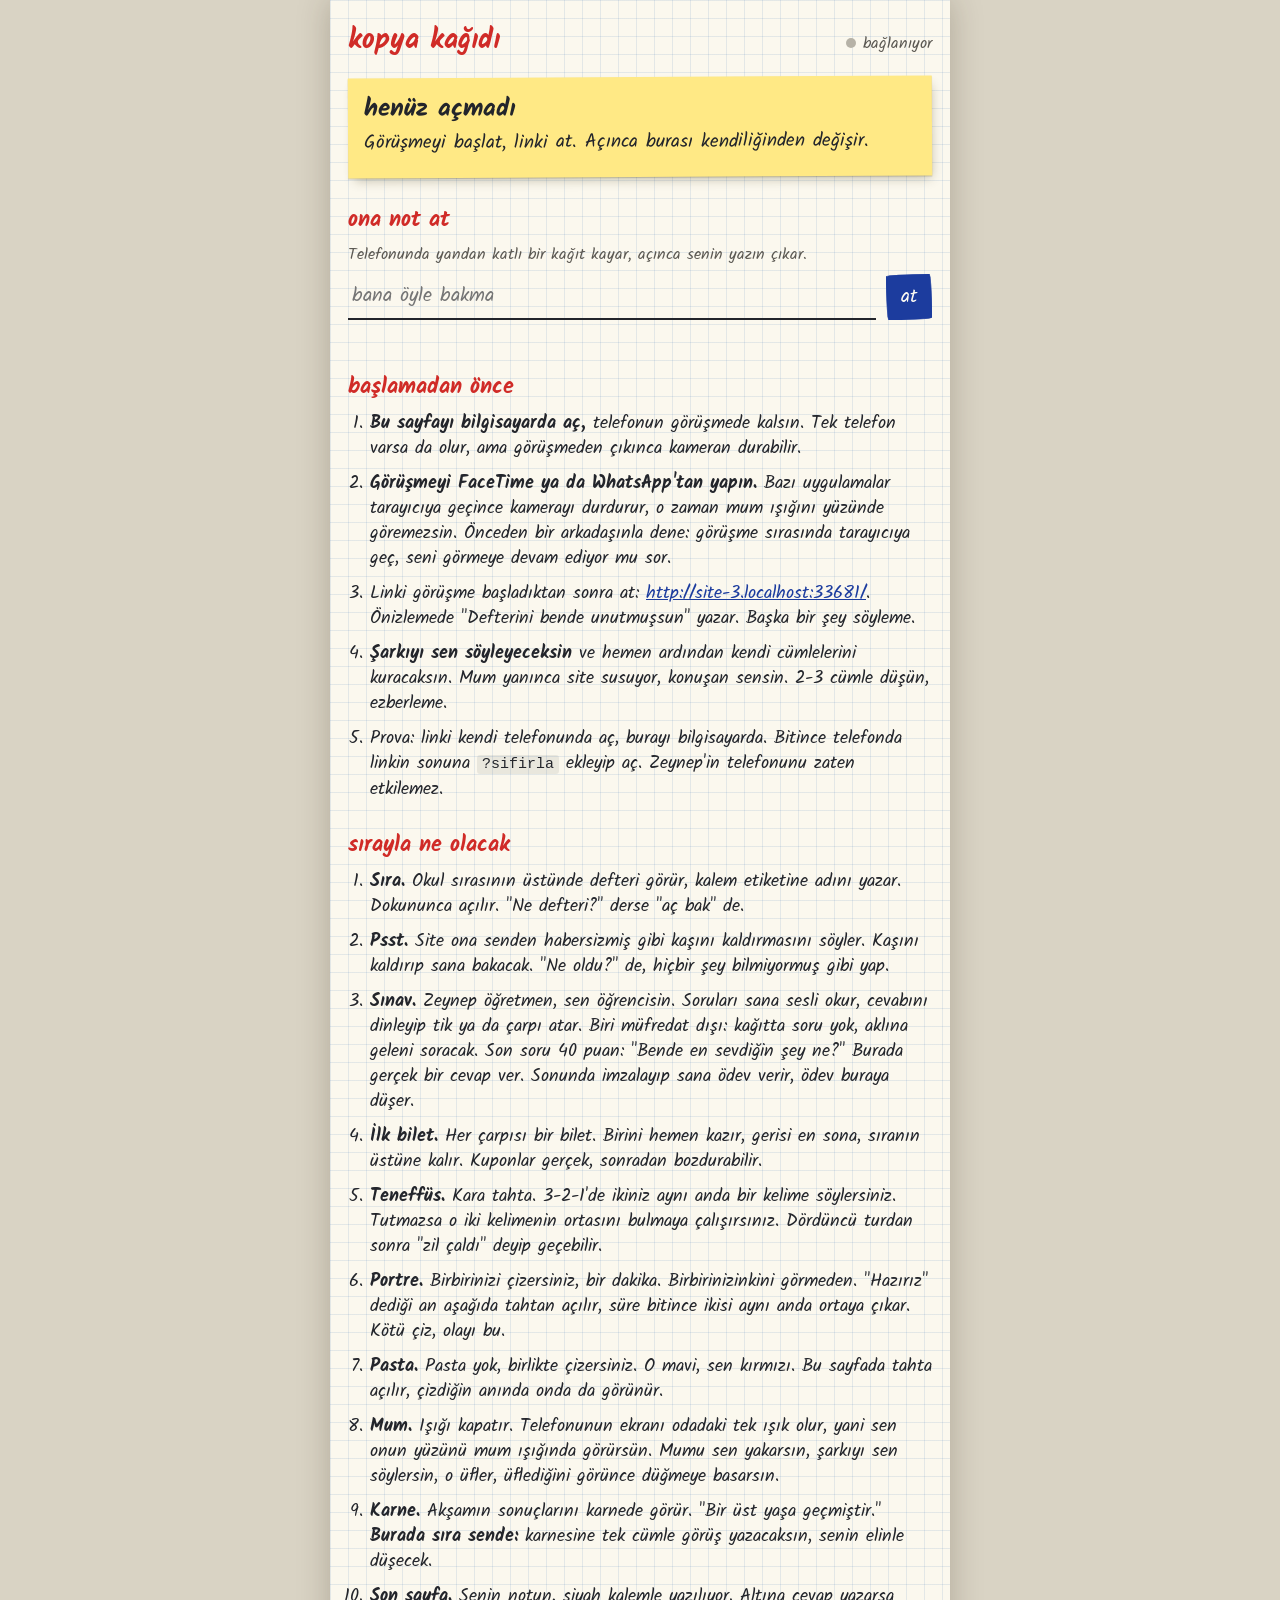
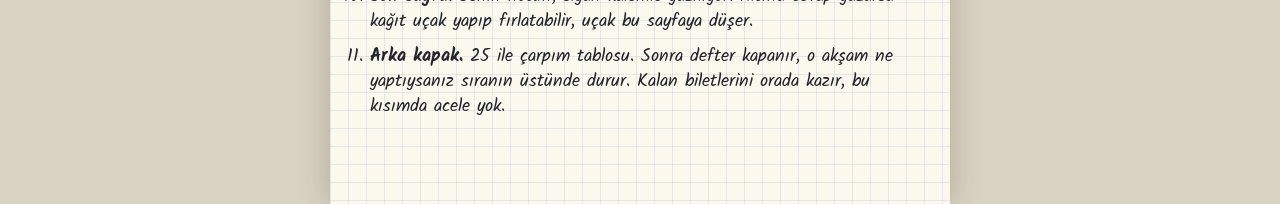
==== commit 8e932b78: "Defteri derinleştir: okul sırası, kara tahta, portre, kağıt uçak Akış yeniden düzenlendi (ilk bilet " ====
--- a/kopya.html
+++ b/kopya.html
@@ -24,10 +24,23 @@
 
     <section id="tahta" class="k-tahta" hidden>
       <div class="k-tahta-cerceve"><div id="tuval" class="tuval"></div></div>
-      <div class="araclar">
-        <button id="geriAl" class="kucuk-dugme">geri al</button>
-        <button id="fosforlu" class="kucuk-dugme fosfor-dugme">fosforlu</button>
-      </div>
+      <div id="tahtaAraclar" class="araclar"></div>
+    </section>
+
+    <section id="portreKutu" class="k-tahta" hidden>
+      <div class="k-portre-ust"><span id="portreYazi">Zeynep'i çiz. O senin çizdiğini görmüyor.</span><span id="portreSure" class="portre-sure"></span></div>
+      <div class="k-tahta-cerceve"><div id="portreTuval" class="tuval"></div></div>
+      <div id="portreAraclar" class="araclar"></div>
+    </section>
+
+    <section id="portreSonuc" class="k-kutu" hidden>
+      <h2>sınıf fotoğrafı</h2>
+      <div id="portreKartlar" class="polaroidler k-polaroid"></div>
+    </section>
+
+    <section id="ucakKutu" class="k-kutu" hidden>
+      <h2>zeynep'ten gelen</h2>
+      <div class="k-cevap"><canvas id="ucakTuval"></canvas></div>
     </section>
 
     <section id="gorusKutu" class="k-kutu" hidden>
--- a/css/defter.css
+++ b/css/defter.css
@@ -28,7 +28,7 @@
 }
 
 body {
-  background: #1d3a86;
+  background: #8f6540;
   color: var(--mavi);
   font-family: var(--el);
   -webkit-user-select: none;
@@ -189,13 +189,6 @@
 .enes-el.buyuk { font-size: calc(var(--yazi) * 2.1); line-height: 54px; margin-top: 18px; }
 .enes-el.imza { text-align: right; padding-right: 16px; }
 
-.ps {
-  font-size: calc(var(--yazi) * .72);
-  line-height: 24px;
-  margin-top: 18px;
-  opacity: .86;
-}
-
 /* ---------- Seçenekler ---------- */
 .secenekler { display: flex; flex-direction: column; gap: 2px; margin: 4px 0 12px; }
 
@@ -229,7 +222,7 @@
 
 .postit {
   position: relative;
-  background: var(--postit);
+  background: linear-gradient(180deg, rgba(120, 95, 0, .09), rgba(120, 95, 0, 0) 17%), var(--postit);
   color: #33342f;
   padding: 14px 14px 16px;
   font-size: calc(var(--yazi) * .78);
@@ -237,7 +230,8 @@
   margin: 12px 8px 18px 0;
   transform: rotate(-1.4deg) translateY(10px) scale(.97);
   opacity: 0;
-  box-shadow: 0 1px 1px rgba(60, 50, 10, .2), 3px 6px 12px -4px rgba(60, 50, 10, .34);
+  border-radius: 1px 1px 46px 2px / 1px 1px 7px 2px;
+  box-shadow: 0 1px 1px rgba(60, 50, 10, .18), 7px 11px 12px -9px rgba(50, 40, 5, .6);
   transition: opacity .3s, transform .35s cubic-bezier(.2, 1.3, .5, 1);
 }
 .postit.v { opacity: 1; transform: rotate(-1.4deg); }
@@ -260,10 +254,12 @@
   white-space: nowrap;
   z-index: 20;
   animation: belir .5s both, dikkat 2.8s 3s ease-in-out infinite;
-  background: rgba(251, 248, 238, .92);
-  border-radius: 20px;
+  text-shadow: 0 0 5px var(--kagit), 0 0 5px var(--kagit), 0 0 9px var(--kagit);
 }
 .araclar .cevir { position: static; margin: 0; }
+.tahta-sayfa .cevir { bottom: calc(var(--alt) + 44px); text-shadow: none; color: #f1efe4; }
+.tahta-sayfa .kulak { display: none; }
+.arka-icerik .cevir { color: #fdfcf6; text-shadow: 0 1px 3px rgba(0, 0, 20, .5); }
 
 .kulak {
   position: absolute;
@@ -290,10 +286,12 @@
   background: #1f3e90;
   background-image: var(--doku, none), radial-gradient(120% 90% at 30% 15%, #2a4ea8, #1d3a86 58%, #16306f);
   background-size: auto, auto;
-  box-shadow: none;
-  cursor: pointer;
+  box-shadow: inset 0 0 46px rgba(6, 14, 46, .42), inset 0 0 3px rgba(255, 255, 255, .28);
   touch-action: pan-y;
-}
+  transition: opacity .24s;
+}
+.yaprak.sakli { opacity: 0; pointer-events: none; }
+.yaprak.masaya-don { opacity: 0; transform: scale(.93); transition: opacity .42s, transform .42s; transform-origin: 50% 50%; }
 
 .kapak-kirisik { position: absolute; inset: 0; width: 100%; height: 100%; pointer-events: none; }
 
@@ -301,14 +299,19 @@
   position: absolute;
   left: 0; top: 0; bottom: 0;
   width: 30px;
-  background: linear-gradient(90deg, rgba(0, 0, 0, .38), rgba(0, 0, 0, .1) 62%, rgba(255, 255, 255, .1) 76%, rgba(0, 0, 0, .12));
+  background:
+    repeating-linear-gradient(180deg, rgba(255, 255, 255, .025) 0 3px, rgba(0, 0, 0, .03) 3px 5px),
+    linear-gradient(90deg, rgba(0, 0, 0, .42), rgba(0, 0, 0, .12) 58%, rgba(255, 255, 255, .13) 74%, rgba(0, 0, 0, .16));
 }
 
 .kapak-parlak {
   position: absolute;
   inset: 0;
   pointer-events: none;
-  background: linear-gradient(112deg, rgba(255, 255, 255, .13) 0%, rgba(255, 255, 255, .02) 26%, rgba(255, 255, 255, 0) 42%, rgba(255, 255, 255, .05) 50%, rgba(255, 255, 255, 0) 60%, rgba(255, 255, 255, .03) 84%, rgba(255, 255, 255, .1) 100%);
+  background:
+    linear-gradient(109deg, rgba(255, 255, 255, 0) 16%, rgba(255, 255, 255, .11) 19%, rgba(255, 255, 255, 0) 23%),
+    linear-gradient(109deg, rgba(255, 255, 255, 0) 67%, rgba(255, 255, 255, .06) 69%, rgba(255, 255, 255, 0) 72%),
+    linear-gradient(112deg, rgba(255, 255, 255, .1) 0%, rgba(255, 255, 255, .01) 28%, rgba(255, 255, 255, 0) 60%, rgba(255, 255, 255, .07) 100%);
 }
 
 .etiket {
@@ -347,19 +350,7 @@
   white-space: nowrap;
 }
 
-.daksil {
-  position: absolute;
-  left: 46px;
-  bottom: calc(var(--alt) + 34px);
-  font-family: var(--el-enes);
-  font-size: 34px;
-  color: #f3f1e8;
-  opacity: .92;
-  transform: rotate(-7deg);
-  text-shadow: 1px 1px 0 rgba(0, 0, 0, .18);
-}
-
-.kapak-not {
+.kapak-not, .masa-not {
   position: absolute;
   right: 22px;
   bottom: 21%;
@@ -370,9 +361,9 @@
   text-align: left;
   transform: rotate(3deg) translateY(16px) scale(.92);
 }
-.kapak-not.v { transform: rotate(3deg); }
-.kapak-not small { display: block; font-size: 17px; margin-top: 6px; opacity: .72; }
-.kapak-not::before {
+.kapak-not.v, .masa-not.v { transform: rotate(3deg); }
+.kapak-not small, .masa-not small { display: block; font-size: 17px; margin-top: 6px; opacity: .72; }
+.kapak-not::before, .masa-not::before {
   content: '';
   position: absolute;
   left: 50%;
@@ -383,7 +374,8 @@
   background: rgba(244, 238, 205, .55);
   box-shadow: 0 1px 2px rgba(0, 0, 0, .14);
 }
-.kapak-not.oynak { animation: kipir 3.4s ease-in-out infinite; }
+.masa-not { right: -16px; bottom: 11%; width: 66%; font-size: 20px; line-height: 26px; }
+.kapak-not.oynak, .masa-not.oynak { animation: kipir 3.4s ease-in-out infinite; }
 @keyframes kipir {
   0%, 84%, 100% { transform: rotate(3deg); }
   89% { transform: rotate(5.5deg); }
@@ -391,6 +383,18 @@
 }
 
 /* ---------- Sınav ---------- */
+.sinav-kagit::after {
+  content: '';
+  position: absolute;
+  left: 0;
+  right: 0;
+  top: 47%;
+  height: 7px;
+  pointer-events: none;
+  background: linear-gradient(180deg, rgba(0, 0, 0, 0), rgba(0, 0, 0, .05) 45%, rgba(255, 255, 255, .7) 58%, rgba(255, 255, 255, 0));
+}
+.sinav-baslik, .sinav-bilgi, .sorular .soru-yazi { text-shadow: 0 0 .4px rgba(20, 20, 25, .55); }
+
 .sinav-kagit {
   position: relative;
   margin: 2px -4px 16px -18px;
@@ -613,6 +617,423 @@
 .el-giris::placeholder { color: rgba(28, 60, 158, .35); }
 .kelime-buyuk { font-size: calc(var(--yazi) * 1.7); line-height: 54px; }
 
+/* ---------- Kara tahta ---------- */
+.yaprak.tahta-sayfa {
+  --kirmizi: #ffe08a;
+  --mavi: #f1efe4;
+  --kursun: #c9d3c9;
+  color: #f1efe4;
+  background-color: #2c4a3b;
+  background-image: var(--tahta, none);
+  background-size: cover;
+  box-shadow: inset 0 0 0 7px #7b5331, inset 0 0 0 8px rgba(0, 0, 0, .35), inset 0 0 70px rgba(0, 0, 0, .34);
+}
+.tahta-sayfa .icerik { padding: calc(var(--ust) + 20px) 24px calc(var(--alt) + 52px) 24px; }
+.tahta-sayfa .el { text-shadow: 0 0 2.2px rgba(255, 255, 255, .34); }
+.tahta-sayfa .harf { text-shadow: 0 0 1.5px rgba(255, 255, 255, .4); }
+.tahta-sayfa .kelime.fosfor { background: none; color: #ffe08a; }
+.tahta-sayfa .el-giris { border-bottom-color: #f1efe4; color: #f1efe4; }
+.tahta-sayfa .el-giris::placeholder { color: rgba(241, 239, 228, .38); }
+.tahta-sayfa .zil-karalama { top: calc(var(--ust) + 62px); right: 22px; color: #f1efe4; }
+.tahta-ust {
+  display: flex;
+  justify-content: space-between;
+  gap: 10px;
+  margin-bottom: 12px;
+  font-size: 14px;
+  line-height: 19px;
+  opacity: .78;
+}
+.tahta-ust .tarih { height: auto; font-size: 14px; line-height: 19px; opacity: 1; }
+.tahta-sayfa .sayac { text-shadow: 0 0 4px rgba(255, 224, 138, .4); }
+.tahta-raf {
+  position: absolute;
+  left: 0;
+  right: 0;
+  bottom: 0;
+  height: calc(var(--alt) + 32px);
+  background: linear-gradient(#8e6239, #6a4425);
+  box-shadow: 0 -3px 7px rgba(0, 0, 0, .4);
+}
+.tebesir {
+  position: absolute;
+  left: 22%;
+  top: 7px;
+  width: 44px;
+  height: 8px;
+  border-radius: 2px;
+  background: linear-gradient(#ffffff, #d9d6cc);
+  box-shadow: 1px 2px 2px rgba(0, 0, 0, .35);
+  transform: rotate(-3deg);
+}
+.tebesir.kisa { left: 42%; top: 11px; width: 20px; background: linear-gradient(#ffe9a8, #dfc77e); transform: rotate(7deg); }
+.tahta-silgi {
+  position: absolute;
+  right: 16%;
+  top: 2px;
+  width: 58px;
+  height: 18px;
+  border-radius: 3px;
+  background: linear-gradient(#b98a57 0 44%, #4a4a48 44% 100%);
+  box-shadow: 2px 3px 3px rgba(0, 0, 0, .4);
+  transform: rotate(2deg);
+}
+
+/* ---------- Portre ---------- */
+.portre-ust { display: flex; justify-content: space-between; align-items: baseline; min-height: 52px; }
+.portre-baslik { font-size: var(--yazi); line-height: 36px; }
+.portre-sure { font-size: 40px; line-height: 46px; font-weight: 700; color: var(--mavi); font-variant-numeric: tabular-nums; }
+.portre-sure.az { color: var(--kirmizi); }
+.polaroidler { display: flex; justify-content: center; gap: 10px; margin: 14px -6px 16px -24px; perspective: 900px; }
+.polaroid {
+  flex: 1;
+  max-width: 168px;
+  padding: 8px 8px 6px;
+  background: #fdfdf8;
+  box-shadow: 0 1px 2px rgba(30, 25, 10, .3), 2px 9px 14px -6px rgba(30, 25, 10, .4);
+  transition: transform .75s cubic-bezier(.3, .8, .3, 1);
+}
+.polaroid.sol { transform: rotate(-2.5deg); }
+.polaroid.sag { transform: rotate(2deg); }
+.polaroid.ters { transform: rotateY(180deg); }
+.polaroid-yuz { position: relative; aspect-ratio: 1 / 1.2; background: #f4f2e9; box-shadow: inset 0 0 9px rgba(50, 40, 20, .2); }
+.polaroid-yuz canvas { display: block; transition: opacity .2s .25s; }
+.polaroid.ters .polaroid-yuz canvas, .polaroid.ters .polaroid-yazi { opacity: 0; }
+.polaroid-yazi { margin-top: 6px; text-align: center; font-family: var(--el-enes); font-size: 16px; line-height: 18px; color: #2a2b30; transition: opacity .2s .25s; }
+.el.sayim { line-height: 30px; }
+
+/* ---------- Cevap ve kağıt uçak ---------- */
+.cevap { margin-top: 16px; }
+.cevap-etiket { font-size: 15px; line-height: 18px; color: var(--kursun); }
+.cevap-kagit {
+  position: relative;
+  height: 150px;
+  border-bottom: 1.4px solid rgba(28, 60, 158, .32);
+  transition: transform .42s ease-in, opacity .36s;
+}
+.cevap-kagit.katlaniyor { transform: scale(.18) rotate(-12deg); opacity: 0; }
+.cevap-kagit canvas { display: block; }
+.tuval.cevap-ped { position: absolute; inset: 0; margin: 0; flex: none; cursor: crosshair; }
+.cevap-alt { display: flex; justify-content: flex-end; align-items: center; min-height: 46px; margin-top: 8px; }
+.cevap-alt .kucuk-dugme[hidden] { display: none; }
+.cevap-durum { font-size: 16px; color: var(--kursun); }
+.ucak {
+  position: absolute;
+  left: 0;
+  top: 0;
+  z-index: 70;
+  touch-action: none;
+  cursor: grab;
+  filter: drop-shadow(4px 9px 6px rgba(30, 20, 5, .34));
+}
+.ucak svg { display: block; }
+.ucak.katlandi { transition: transform .5s cubic-bezier(.2, 1.3, .5, 1), opacity .2s; }
+.ucak.tutuldu { cursor: grabbing; }
+
+/* ---------- Kuru boyalar ---------- */
+.boyalar { display: flex; align-items: flex-start; gap: 3px; height: 46px; overflow: hidden; }
+.boya { display: block; transform: translateY(20px); transition: transform .16s cubic-bezier(.2, 1.3, .5, 1); filter: drop-shadow(1px 1px 1px rgba(40, 30, 10, .3)); }
+.boya.secili { transform: translateY(3px); }
+.boya svg { display: block; }
+.silgi-dugme { display: flex; align-items: center; justify-content: center; width: 42px; height: 46px; }
+.silgi-dugme i, .silgi i { display: block; }
+.silgi-dugme i {
+  width: 36px;
+  height: 21px;
+  border-radius: 4px;
+  background: linear-gradient(90deg, #f6a7b6 0 42%, #2f5fb3 42% 100%);
+  box-shadow: inset 0 2px 2px rgba(255, 255, 255, .45), inset 0 -3px 3px rgba(0, 0, 0, .18), 1px 2px 3px rgba(40, 30, 10, .35);
+  transform: rotate(-7deg);
+}
+.araclar .kucuk-dugme.ana { align-self: center; }
+
+/* ---------- Okul sırası ---------- */
+.masa { position: absolute; inset: 0; overflow: hidden; background: #8f6540; }
+.masa-ahsap { position: absolute; inset: 0; width: 100%; height: 100%; display: block; }
+.masa-esyalar { position: absolute; inset: 0; }
+.masa-defter {
+  position: absolute;
+  display: block;
+  width: 280px;
+  height: 392px;
+  padding: 0;
+  text-align: left;
+  background: #1f3e90;
+  background-image: var(--doku, none), radial-gradient(120% 90% at 30% 15%, #2a4ea8, #1d3a86 58%, #16306f);
+  border-radius: 3px 6px 6px 3px;
+  transform: scale(var(--olcek, 1)) rotate(-3deg);
+  box-shadow:
+    inset 0 0 24px rgba(6, 14, 46, .4),
+    1px 1px 0 #e3dfd1, 2px 2px 0 #cfc9b8, 3px 3px 0 #e8e4d6, 4px 4px 0 #c6c0ae,
+    12px 18px 22px rgba(20, 10, 2, .5);
+  cursor: pointer;
+}
+.masa-defter .etiket {
+  top: 12%;
+  width: 83%;
+  padding: 13px 14px 9px;
+  border-radius: 9px;
+  box-shadow: 0 0 0 2.5px #fdfcf6, 0 0 0 3.8px #c92f2a, 0 0 0 6px #fdfcf6, 0 6px 13px rgba(0, 0, 20, .4);
+}
+.masa-defter .etiket > div { height: 29px; font-size: 12.5px; gap: 6px; }
+.masa-defter .etiket b { font-size: 18.5px; line-height: 25px; }
+
+.silgi {
+  position: absolute;
+  width: 74px;
+  height: 34px;
+  border-radius: 6px;
+  background: linear-gradient(90deg, #f6a7b6 0 40%, #2f5fb3 40% 100%);
+  box-shadow: inset 0 3px 3px rgba(255, 255, 255, .42), inset 0 -4px 4px rgba(0, 0, 0, .2), 4px 7px 8px rgba(20, 10, 2, .45);
+}
+.silgi i {
+  position: absolute;
+  left: 44%;
+  right: 8%;
+  top: 34%;
+  bottom: 34%;
+  background: repeating-linear-gradient(90deg, rgba(255, 255, 255, .7) 0 2px, transparent 2px 5px);
+  opacity: .55;
+}
+
+.kalem {
+  position: absolute;
+  left: 0;
+  top: 0;
+  z-index: 90;
+  width: 30px;
+  height: 172px;
+  pointer-events: none;
+  transition: transform 80ms linear;
+  filter: drop-shadow(3px 6px 3px rgba(30, 20, 5, .3));
+  will-change: transform;
+}
+.kalem-sekil { display: block; overflow: visible; transform-origin: 15px 171px; transition: transform 90ms linear; }
+.kalem.kalem-dinlen, .kalem.kalem-dinlen .kalem-sekil { transition: transform .64s cubic-bezier(.45, .05, .3, 1); }
+.kalem.kalem-aninda, .kalem.kalem-aninda .kalem-sekil { transition: none; }
+.kalem.masada { z-index: 3; filter: drop-shadow(4px 7px 4px rgba(20, 10, 2, .5)); }
+
+.esya {
+  position: absolute;
+  display: block;
+  padding: 0;
+  text-align: left;
+  transform: rotate(var(--r, 0deg));
+  transition: transform .45s cubic-bezier(.2, 1.25, .4, 1), opacity .22s;
+  cursor: pointer;
+}
+.esya.gelecek { opacity: 0; transform: translateY(-34px) scale(1.16) rotate(var(--r, 0deg)); }
+.esya:active { transform: scale(.96) rotate(var(--r, 0deg)); }
+
+.esya-defter {
+  aspect-ratio: 1 / 1.38;
+  background: #1f3e90;
+  background-image: var(--doku, none), radial-gradient(120% 90% at 30% 15%, #2a4ea8, #1d3a86 58%, #16306f);
+  border-radius: 2px 5px 5px 2px;
+  box-shadow: inset 0 0 16px rgba(6, 14, 46, .42), 1px 1px 0 #e3dfd1, 2px 2px 0 #cfc9b8, 3px 3px 0 #e8e4d6, 8px 12px 14px rgba(20, 10, 2, .5);
+}
+.esya-defter .kapak-sirt { width: 14px; }
+.mini-etiket {
+  position: absolute;
+  left: 12%;
+  right: 8%;
+  top: 14%;
+  padding: 7px 8px;
+  background: #fdfcf6;
+  border-radius: 5px;
+  box-shadow: 0 0 0 1.5px #fdfcf6, 0 0 0 2.5px #c92f2a, 0 0 0 4px #fdfcf6;
+  font-size: 12px;
+  line-height: 16px;
+  color: var(--mavi);
+}
+.mini-etiket i { display: block; font-style: normal; font-size: 16px; line-height: 20px; }
+.mini-etiket u { display: block; text-decoration: none; opacity: .85; }
+.esya-ayrac {
+  position: absolute;
+  right: 12px;
+  top: -19px;
+  z-index: -1;
+  padding: 2px 7px 22px;
+  background: #fffdf3;
+  font-size: 13px;
+  line-height: 16px;
+  color: var(--mavi);
+  box-shadow: 1px 2px 4px rgba(20, 10, 2, .4);
+  transform: rotate(2deg);
+}
+
+.esya-karne {
+  aspect-ratio: 1 / 1.22;
+  padding: 10px 11px;
+  background-color: #e8f0f5;
+  background-image: var(--doku, none);
+  border: 1px solid #3c5a88;
+  outline: 1px solid #3c5a88;
+  outline-offset: -4px;
+  box-shadow: 7px 11px 13px rgba(20, 10, 2, .45);
+  overflow: hidden;
+}
+.mini-baslik {
+  text-align: center;
+  font-family: var(--baski);
+  font-weight: 700;
+  font-size: 13.5px;
+  letter-spacing: .16em;
+  text-transform: uppercase;
+  color: #1f2a3d;
+  margin-bottom: 7px;
+}
+.esya-karne span, .esya-sinav span {
+  display: block;
+  height: 1px;
+  margin-bottom: 11px;
+  background: rgba(60, 90, 136, .4);
+}
+.mini-damga {
+  position: absolute;
+  right: 8px;
+  bottom: 12px;
+  padding: 0 7px;
+  border: 2.2px solid var(--kirmizi);
+  border-radius: 4px;
+  font-family: var(--afis);
+  font-size: 20px;
+  letter-spacing: .05em;
+  text-transform: uppercase;
+  color: var(--kirmizi);
+  transform: rotate(-11deg);
+  opacity: .88;
+}
+
+.esya-biletler { height: 118px; }
+.mini-bilet {
+  position: absolute;
+  left: 0;
+  right: 0;
+  top: 8px;
+  padding: 6px 8px 8px;
+  border-radius: 4px;
+  background: linear-gradient(170deg, #ffd23e, #ffb61f 55%, #ff9f1a);
+  box-shadow: 3px 5px 8px rgba(20, 10, 2, .42);
+  transform: translateX(calc(var(--i) * 7px)) translateY(calc(var(--i) * -4px)) rotate(calc(var(--i) * 6deg));
+}
+.mini-bilet b { display: block; text-align: center; font-family: var(--afis); font-weight: 400; font-size: 19px; line-height: 23px; letter-spacing: .02em; text-transform: uppercase; color: #c9190f; }
+.mini-bilet em { display: block; height: 42px; margin-top: 4px; border: 1.4px solid #8e1b0f; border-radius: 3px; background: linear-gradient(135deg, #b9bcc3, #e4e6ea 40%, #a9adb5 70%, #dcdee3); }
+.mini-bilet em.kazinmis { background: #fffdf2; }
+.esya-rozet {
+  position: absolute;
+  left: 4px;
+  bottom: -18px;
+  padding: 2px 8px;
+  background: #fffdf3;
+  font-size: 13.5px;
+  line-height: 18px;
+  color: var(--kirmizi);
+  box-shadow: 1px 2px 4px rgba(20, 10, 2, .4);
+  transform: rotate(-2deg);
+}
+
+.esya-resim { padding: 7px; background: #fffdf7; box-shadow: 6px 10px 12px rgba(20, 10, 2, .42); }
+.esya-resim canvas { display: block; }
+.bant.kucuk-bant { top: -8px; width: 54px; height: 16px; }
+
+.esya-foto {
+  display: flex;
+  flex-wrap: wrap;
+  gap: 6px;
+  padding: 6px 6px 4px;
+  background: #fdfdf8;
+  box-shadow: 6px 10px 12px rgba(20, 10, 2, .42);
+}
+.esya-foto canvas { display: block; background: #f1efe6; }
+.foto-yazi { width: 100%; text-align: center; font-family: var(--el-enes); font-size: 14px; line-height: 16px; color: #2a2b30; }
+
+.esya-sinav {
+  aspect-ratio: 1 / 1.2;
+  padding: 9px 10px;
+  background: #fefefb;
+  background-image: var(--doku, none);
+  box-shadow: 6px 10px 12px rgba(20, 10, 2, .42);
+  overflow: hidden;
+}
+.esya-sinav .mini-baslik { font-size: 11px; letter-spacing: .06em; margin-bottom: 3px; text-align: left; }
+.mini-ad { font-size: 14px; color: var(--mavi); margin-bottom: 4px; }
+.mini-not {
+  position: absolute;
+  right: 8px;
+  top: 22px;
+  padding: 0 7px;
+  border: 1.8px solid var(--kirmizi);
+  border-radius: 50%;
+  font-weight: 700;
+  font-size: 20px;
+  line-height: 28px;
+  color: var(--kirmizi);
+  transform: rotate(-5deg);
+}
+.esya-sinav span { margin: 14px 0 0; background: rgba(0, 0, 0, .22); }
+
+.esya-not { position: absolute; width: auto; margin: 0; padding: 9px 14px 11px; font-size: 19px; line-height: 23px; white-space: nowrap; }
+.esya-not small { display: block; font-size: 13.5px; line-height: 17px; opacity: .68; }
+
+.kazinan-not {
+  margin: 16px 8px;
+  padding: 12px 14px;
+  border: 1.5px dashed var(--kirmizi);
+  font-size: calc(var(--yazi) * .82);
+  line-height: 25px;
+  color: var(--kirmizi);
+  transform: rotate(-.6deg);
+}
+
+.resim-kagit {
+  position: relative;
+  margin: 12px -6px 14px -22px;
+  padding: 8px;
+  background: #fffdf7;
+  box-shadow: 0 1px 2px rgba(30, 25, 10, .25), 2px 9px 14px -6px rgba(30, 25, 10, .35);
+  transform: rotate(-.6deg);
+}
+.resim-kagit canvas { display: block; }
+
+/* ---------- Kantin fişi ---------- */
+.fis-perde { align-items: flex-end; padding: 16px 16px calc(var(--alt) + 26px); }
+.fis {
+  width: min(100%, 310px);
+  margin: 0 auto;
+  padding: 18px 16px 24px;
+  background: #fdfdf9;
+  font-family: 'Courier New', Courier, monospace;
+  font-size: 14px;
+  line-height: 19px;
+  color: #26272b;
+  clip-path: polygon(0 0, 100% 0, 100% calc(100% - 7px), 95% 100%, 90% calc(100% - 7px), 85% 100%, 80% calc(100% - 7px), 75% 100%, 70% calc(100% - 7px), 65% 100%, 60% calc(100% - 7px), 55% 100%, 50% calc(100% - 7px), 45% 100%, 40% calc(100% - 7px), 35% 100%, 30% calc(100% - 7px), 25% 100%, 20% calc(100% - 7px), 15% 100%, 10% calc(100% - 7px), 5% 100%, 0 calc(100% - 7px));
+}
+.fis-baslik { margin-bottom: 8px; text-align: center; font-weight: 700; font-size: 16px; letter-spacing: .08em; text-transform: uppercase; }
+.fis-satir { display: flex; justify-content: space-between; gap: 10px; }
+.fis-cizgi { margin: 9px 0; border-top: 1.5px dashed #6f7076; }
+.fis-kupon { font-weight: 700; }
+.fis-zaman { display: block; margin-top: 12px; }
+.fis-zaman input {
+  display: block;
+  width: 100%;
+  height: 40px;
+  margin-top: 2px;
+  padding: 0 2px;
+  background: transparent;
+  border: 0;
+  border-bottom: 1.6px solid var(--mavi);
+  border-radius: 0;
+  outline: 0;
+  font-family: var(--el);
+  font-size: 19px;
+  color: var(--mavi);
+  -webkit-user-select: text;
+  user-select: text;
+}
+.fis-zaman input::placeholder { color: rgba(28, 60, 158, .34); }
+.fis-dugmeler { display: flex; justify-content: space-between; align-items: center; margin-top: 12px; font-family: var(--el); }
+
 /* ---------- Pasta ---------- */
 .pasta-ust { flex: none; min-height: 63px; padding-left: 4px; }
 .tuval {
@@ -623,7 +1044,7 @@
   margin: 4px 0 8px;
 }
 .tuval canvas { position: absolute; inset: 0; width: 100%; height: 100%; touch-action: none; }
-.tuval-fosfor { opacity: .6; pointer-events: none; }
+.tuval-fosfor { opacity: .82; pointer-events: none; }
 .tuval-etiket {
   position: absolute;
   right: 4px;
@@ -637,7 +1058,7 @@
   pointer-events: none;
 }
 .tuval-etiket.v { opacity: .9; }
-.araclar { flex: none; display: flex; justify-content: center; gap: 10px; min-height: 46px; }
+.araclar { flex: none; display: flex; justify-content: center; align-items: flex-end; gap: 10px; min-height: 46px; }
 .surukle-mum {
   position: absolute;
   left: 0;
@@ -668,10 +1089,14 @@
   position: absolute;
   inset: 0;
   opacity: 0;
-  background: radial-gradient(circle at var(--wx) var(--wy), #fff2d4 0, #ffe6b6 10%, #fbd08a 22%, #efb066 37%, #cb8340 55%, #8d5423 73%, #4c2a10 91%, #2a1608 100%);
+  background-image: var(--doku, none), radial-gradient(circle at var(--wx) var(--wy), #fff2d4 0, #ffe4b0 11%, #f8c982 24%, #e4a35c 39%, #b87838 55%, #7a4a20 71%, #3f2410 88%, #1f1108 100%);
 }
 
 .mum-katman { position: absolute; inset: 0; width: 100%; height: 100%; pointer-events: none; }
+.mum-isikli {
+  -webkit-mask-image: radial-gradient(circle at var(--wx) var(--wy), #000 0, #000 34%, rgba(0, 0, 0, .55) 62%, rgba(0, 0, 0, .28) 100%);
+  mask-image: radial-gradient(circle at var(--wx) var(--wy), #000 0, #000 34%, rgba(0, 0, 0, .55) 62%, rgba(0, 0, 0, .28) 100%);
+}
 .mum-alev { position: absolute; pointer-events: none; }
 
 .mum-yazi {
@@ -829,6 +1254,15 @@
   transition: transform .5s cubic-bezier(.2, .9, .3, 1), opacity .3s;
 }
 .karne.v { transform: rotate(.3deg); opacity: 1; }
+.karne-kat {
+  position: absolute;
+  top: 0;
+  bottom: 0;
+  left: 50%;
+  width: 9px;
+  pointer-events: none;
+  background: linear-gradient(90deg, rgba(30, 50, 90, 0), rgba(30, 50, 90, .06) 44%, rgba(255, 255, 255, .6) 58%, rgba(255, 255, 255, 0));
+}
 .karne-baslik {
   text-align: center;
   font-weight: 700;
@@ -896,8 +1330,6 @@
 }
 .damga.v { opacity: .86; transform: rotate(-11deg) scale(1); transition: transform .18s cubic-bezier(.3, 0, .6, 1), opacity .1s; }
 
-.son-baglantilar { display: flex; justify-content: center; gap: 12px; margin-top: 24px; }
-
 /* ---------- Arka kapak ---------- */
 .arka-kapak .kapak-sirt { left: auto; right: 0; transform: scaleX(-1); }
 .arka-icerik {
--- a/css/kopya.css
+++ b/css/kopya.css
@@ -72,6 +72,32 @@
 }
 .k-tahta .tuval { margin: 0; width: 100%; height: 100%; cursor: crosshair; }
 
+.k-tahta .araclar { justify-content: center; }
+.k-portre-ust { display: flex; justify-content: space-between; align-items: baseline; gap: 12px; margin-bottom: 8px; font-size: 19px; line-height: 25px; }
+.k-polaroid { margin: 10px 0 0; }
+.k-cevap { padding: 10px; background: #fffdf7; box-shadow: 0 1px 2px rgba(30, 25, 10, .25), 2px 9px 14px -6px rgba(30, 25, 10, .35); transform: rotate(-.5deg); }
+.k-cevap canvas { display: block; width: 100%; }
+.k-ucak-perde {
+  position: fixed;
+  inset: 0;
+  z-index: 120;
+  display: flex;
+  align-items: center;
+  justify-content: center;
+  padding: 18px;
+  background: rgba(25, 20, 8, .42);
+}
+.k-ucak-kagit {
+  width: min(100%, 520px);
+  padding: 14px;
+  background: #fffdf7;
+  box-shadow: 0 16px 34px rgba(20, 15, 5, .45);
+  transform: rotate(-.6deg);
+}
+.k-ucak-kagit canvas { display: block; }
+.k-ucak-baslik { margin-bottom: 8px; font-size: 18px; color: var(--kirmizi); }
+.k-ucak-kapat { display: block; margin: 10px 0 0 auto; }
+
 .k-kutu { margin: 26px 0; }
 .k-kutu h2 { margin: 0 0 6px; font-size: 22px; font-weight: 700; color: var(--kirmizi); }
 
